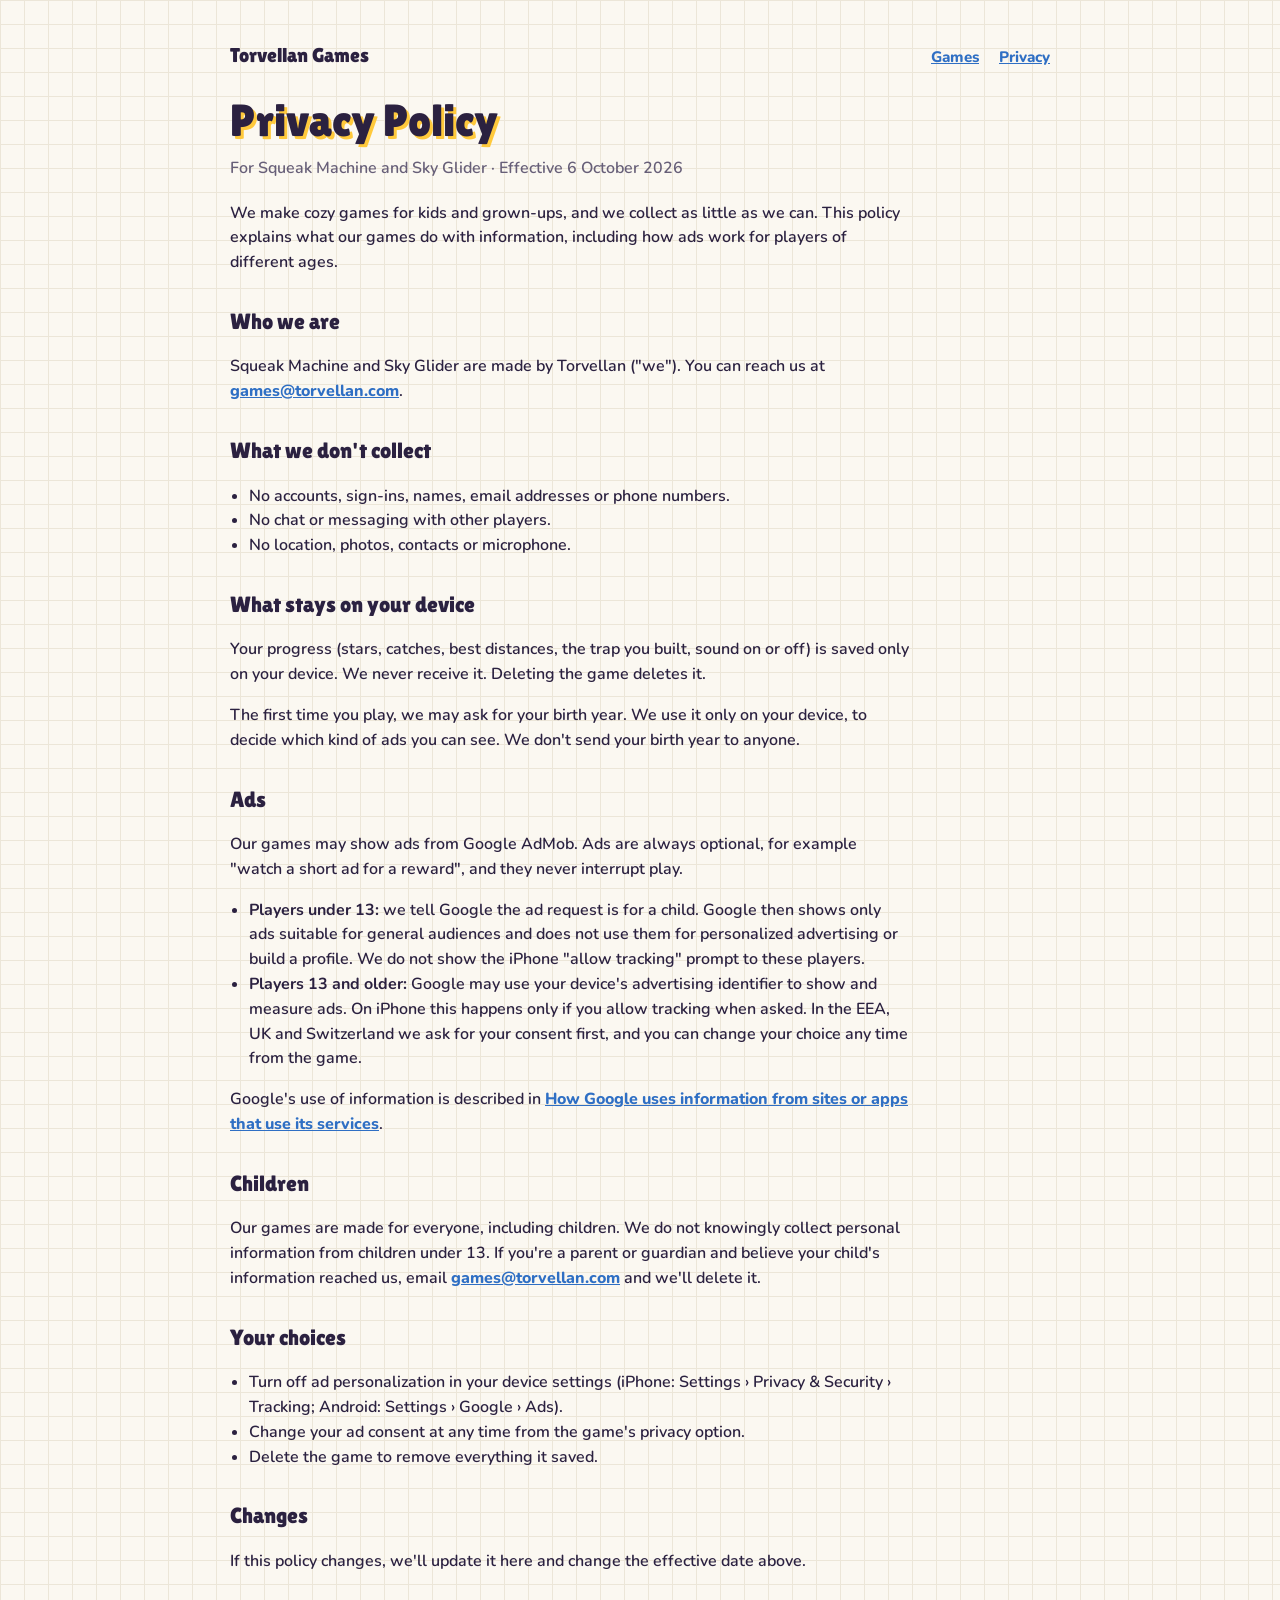
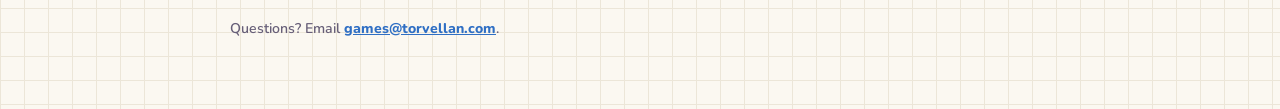
==== privacy.html @ e633386a "games.torvellan.com: home page, privacy policy, app-ads.txt A small public site for Squeak Machine a" ====
<!doctype html>
<html lang="en">
<head>
<meta charset="utf-8">
<meta name="viewport" content="width=device-width, initial-scale=1">
<title>Privacy Policy · Torvellan Games</title>
<meta name="description" content="Privacy policy for Squeak Machine and Sky Glider.">
<link rel="icon" href="img/squeak-machine.png">
<link rel="preconnect" href="https://fonts.googleapis.com">
<link rel="preconnect" href="https://fonts.gstatic.com" crossorigin>
<link href="https://fonts.googleapis.com/css2?family=Lilita+One&family=Nunito:wght@600;800;900&display=swap" rel="stylesheet">
<link rel="stylesheet" href="style.css">
</head>
<body>
<div class="wrap">
  <header class="site">
    <a class="brand" href="./">Torvellan Games</a>
    <nav class="site" aria-label="Site">
      <a href="./">Games</a>
      <a href="privacy.html">Privacy</a>
    </nav>
  </header>

  <main class="doc">
    <h1>Privacy Policy</h1>
    <p class="meta">For Squeak Machine and Sky Glider · Effective 6 October 2026</p>

    <p>We make cozy games for kids and grown-ups, and we collect as little as we can. This policy explains what our games do with information, including how ads work for players of different ages.</p>

    <h2>Who we are</h2>
    <p>Squeak Machine and Sky Glider are made by Torvellan ("we"). You can reach us at <a href="mailto:games@torvellan.com">games@torvellan.com</a>.</p>

    <h2>What we don't collect</h2>
    <ul>
      <li>No accounts, sign-ins, names, email addresses or phone numbers.</li>
      <li>No chat or messaging with other players.</li>
      <li>No location, photos, contacts or microphone.</li>
    </ul>

    <h2>What stays on your device</h2>
    <p>Your progress (stars, catches, best distances, the trap you built, sound on or off) is saved only on your device. We never receive it. Deleting the game deletes it.</p>
    <p>The first time you play, we may ask for your birth year. We use it only on your device, to decide which kind of ads you can see. We don't send your birth year to anyone.</p>

    <h2>Ads</h2>
    <p>Our games may show ads from Google AdMob. Ads are always optional, for example "watch a short ad for a reward", and they never interrupt play.</p>
    <ul>
      <li><strong>Players under 13:</strong> we tell Google the ad request is for a child. Google then shows only ads suitable for general audiences and does not use them for personalized advertising or build a profile. We do not show the iPhone "allow tracking" prompt to these players.</li>
      <li><strong>Players 13 and older:</strong> Google may use your device's advertising identifier to show and measure ads. On iPhone this happens only if you allow tracking when asked. In the EEA, UK and Switzerland we ask for your consent first, and you can change your choice any time from the game.</li>
    </ul>
    <p>Google's use of information is described in <a href="https://policies.google.com/technologies/partner-sites" rel="noopener">How Google uses information from sites or apps that use its services</a>.</p>

    <h2>Children</h2>
    <p>Our games are made for everyone, including children. We do not knowingly collect personal information from children under 13. If you're a parent or guardian and believe your child's information reached us, email <a href="mailto:games@torvellan.com">games@torvellan.com</a> and we'll delete it.</p>

    <h2>Your choices</h2>
    <ul>
      <li>Turn off ad personalization in your device settings (iPhone: Settings › Privacy &amp; Security › Tracking; Android: Settings › Google › Ads).</li>
      <li>Change your ad consent at any time from the game's privacy option.</li>
      <li>Delete the game to remove everything it saved.</li>
    </ul>

    <h2>Changes</h2>
    <p>If this policy changes, we'll update it here and change the effective date above.</p>
  </main>

  <footer class="site">
    <p>Questions? Email <a href="mailto:games@torvellan.com">games@torvellan.com</a>.</p>
  </footer>
</div>
</body>
</html>
---- style.css ----
/* games.torvellan.com — a small toy-shelf of a site for two cozy games.
   Paper background with a faint grid (Sky Glider's notebook), ink outlines and offset shadows (Squeak Machine's toy box). */
:root{
  --paper:#fbf8f1; --grid:#ece6d8; --card:#fffdf8;
  --ink:#2b2140; --muted:#675f78; --yellow:#ffc93c; --blue:#2f6fc4; --sky:#8fd0ff;
  --display:"Lilita One","Arial Rounded MT Bold","Trebuchet MS",sans-serif;
  --body:"Nunito",ui-rounded,"Segoe UI",system-ui,sans-serif;
  color-scheme:light;
}
*{box-sizing:border-box}
body{margin:0; font-family:var(--body); font-weight:600; color:var(--ink); line-height:1.55;
  background-color:var(--paper);
  background-image:linear-gradient(var(--grid) 1px, transparent 1px), linear-gradient(90deg, var(--grid) 1px, transparent 1px);
  background-size:24px 24px}
a{color:var(--blue); font-weight:800}
a:focus-visible{outline:3px solid var(--yellow); outline-offset:2px}
.wrap{max-width:860px; margin:0 auto; padding-inline:20px; padding-block:40px 56px}
header.site{display:flex; flex-wrap:wrap; align-items:baseline; justify-content:space-between; gap:8px 20px; margin-bottom:28px}
.brand{font-family:var(--display); font-weight:400; font-size:1.25rem; text-decoration:none; color:var(--ink)}
nav.site a{margin-left:16px; font-size:.95rem}
nav.site a:first-child{margin-left:0}
h1{font-family:var(--display); font-weight:400; font-size:clamp(2.2rem, 7vw, 3.4rem); line-height:1; margin:0 0 12px;
  text-shadow:3px 3px 0 var(--yellow)}
.lead{font-size:1.15rem; max-width:44ch; margin:0 0 32px; color:var(--muted)}
.games{display:grid; grid-template-columns:repeat(auto-fit, minmax(260px, 1fr)); gap:22px}
.game{background:var(--card); border:3px solid var(--ink); border-radius:20px; box-shadow:5px 5px 0 var(--ink);
  padding:20px; display:grid; grid-template-columns:96px 1fr; gap:16px; align-items:start}
.game img{width:96px; height:96px; border-radius:22px; border:3px solid var(--ink)}
.game h2{font-family:var(--display); font-weight:400; font-size:1.5rem; line-height:1.1; margin:2px 0 6px}
.game p{margin:0 0 10px; font-size:.95rem}
.soon{display:inline-block; font-size:.8rem; font-weight:900; letter-spacing:.04em; text-transform:uppercase;
  background:var(--sky); border:2px solid var(--ink); border-radius:999px; padding:2px 10px}
.promise{margin-top:36px; background:var(--card); border:3px dashed var(--ink); border-radius:16px; padding:16px 20px; max-width:620px}
.promise h2{font-family:var(--display); font-weight:400; font-size:1.2rem; margin:0 0 4px}
.promise p{margin:0}
footer.site{margin-top:44px; font-size:.88rem; color:var(--muted)}

/* privacy policy */
.doc{max-width:68ch}
.doc h1{font-size:clamp(2rem, 6vw, 2.8rem)}
.doc h2{font-family:var(--display); font-weight:400; font-size:1.35rem; margin:30px 0 6px}
.doc p, .doc li{font-size:1rem}
.doc ul{padding-left:1.2em}
.meta{color:var(--muted); font-size:.95rem; margin:0 0 20px}
.draft{background:#fff3c9; border:2px solid var(--ink); border-radius:12px; padding:10px 14px; font-size:.92rem}
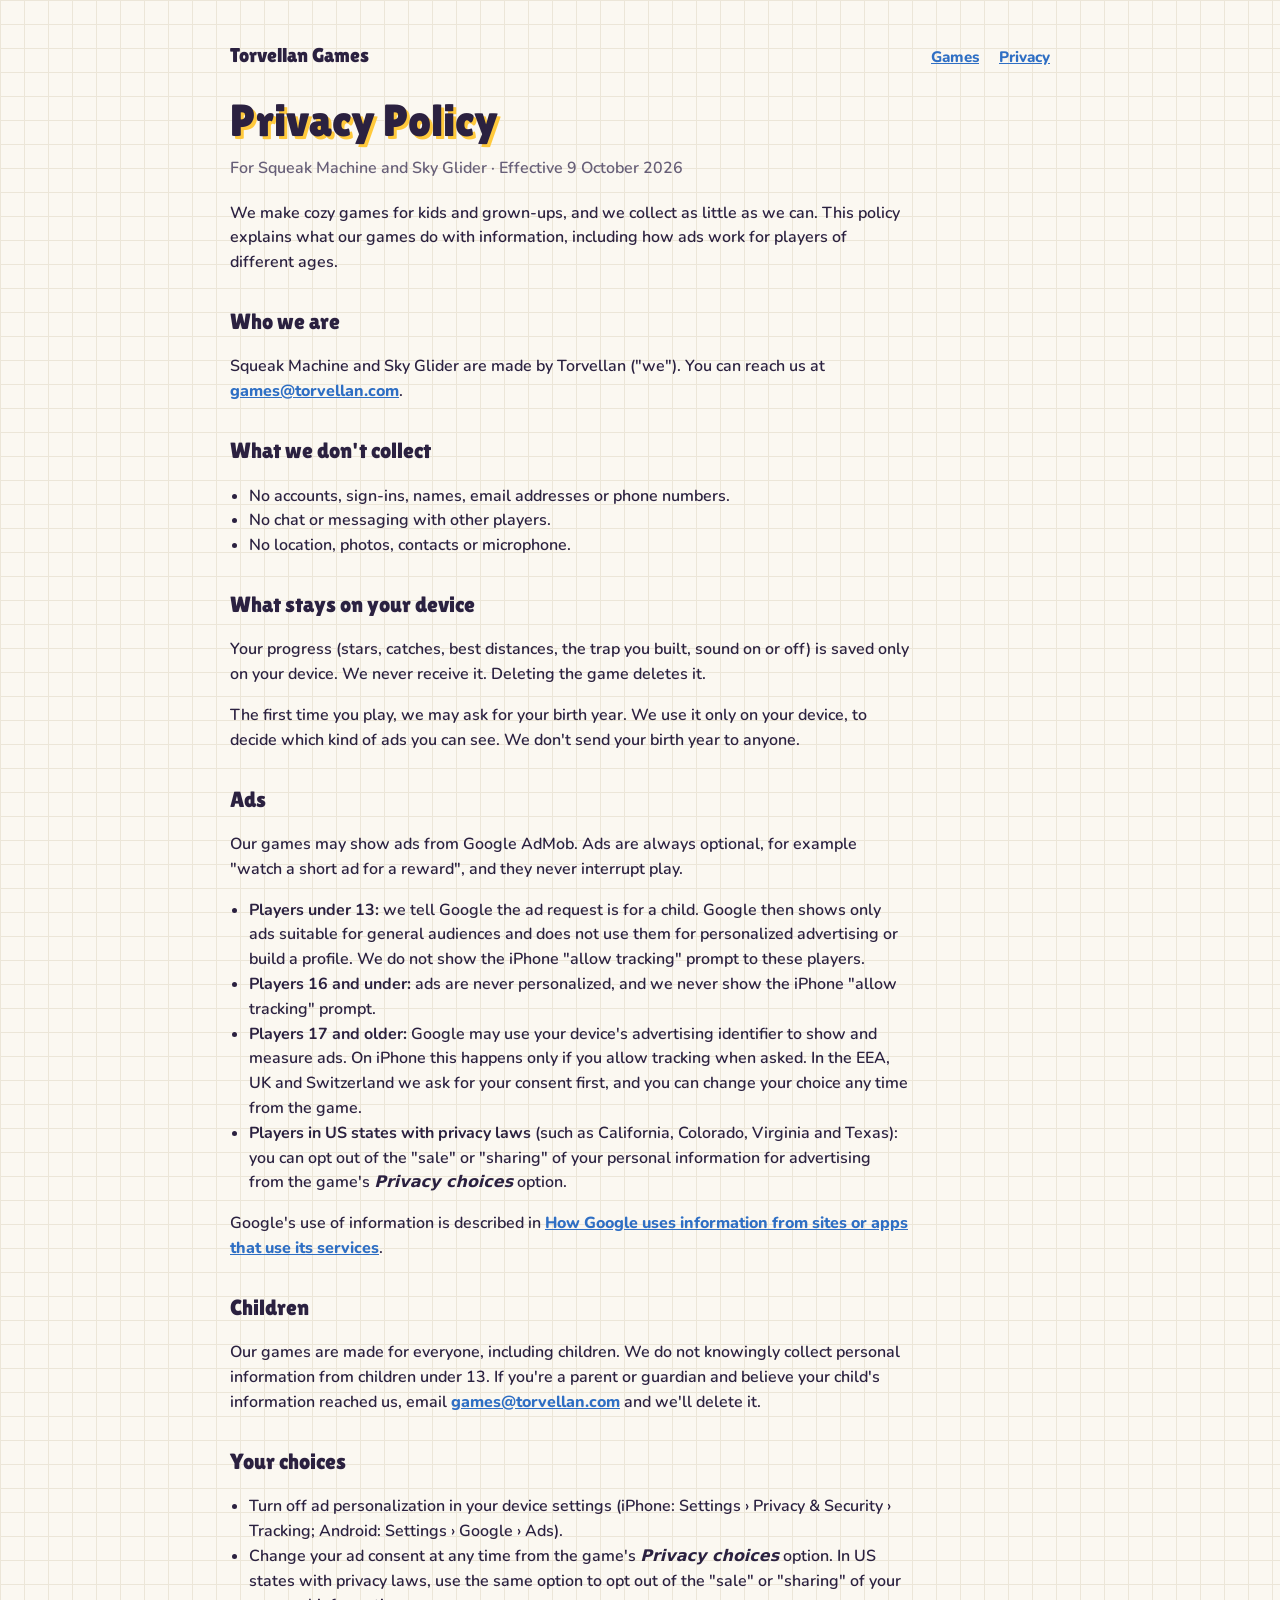
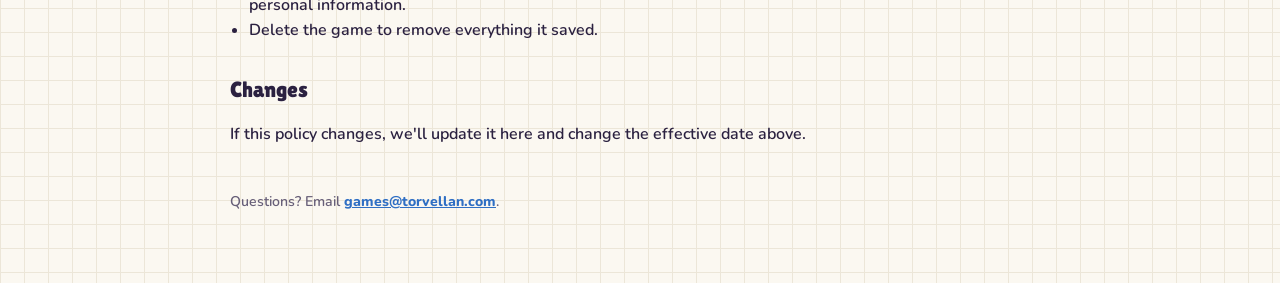
==== commit 7dea2038: "Privacy policy: non-personalized ads for 16 and under, US opt-out - Players 16 and under never get p" ====
--- a/privacy.html
+++ b/privacy.html
@@ -23,7 +23,7 @@
 
   <main class="doc">
     <h1>Privacy Policy</h1>
-    <p class="meta">For Squeak Machine and Sky Glider · Effective 6 October 2026</p>
+    <p class="meta">For Squeak Machine and Sky Glider · Effective 9 October 2026</p>
 
     <p>We make cozy games for kids and grown-ups, and we collect as little as we can. This policy explains what our games do with information, including how ads work for players of different ages.</p>
 
@@ -45,7 +45,9 @@
     <p>Our games may show ads from Google AdMob. Ads are always optional, for example "watch a short ad for a reward", and they never interrupt play.</p>
     <ul>
       <li><strong>Players under 13:</strong> we tell Google the ad request is for a child. Google then shows only ads suitable for general audiences and does not use them for personalized advertising or build a profile. We do not show the iPhone "allow tracking" prompt to these players.</li>
-      <li><strong>Players 13 and older:</strong> Google may use your device's advertising identifier to show and measure ads. On iPhone this happens only if you allow tracking when asked. In the EEA, UK and Switzerland we ask for your consent first, and you can change your choice any time from the game.</li>
+      <li><strong>Players 16 and under:</strong> ads are never personalized, and we never show the iPhone "allow tracking" prompt.</li>
+      <li><strong>Players 17 and older:</strong> Google may use your device's advertising identifier to show and measure ads. On iPhone this happens only if you allow tracking when asked. In the EEA, UK and Switzerland we ask for your consent first, and you can change your choice any time from the game.</li>
+      <li><strong>Players in US states with privacy laws</strong> (such as California, Colorado, Virginia and Texas): you can opt out of the "sale" or "sharing" of your personal information for advertising from the game's <em>Privacy choices</em> option.</li>
     </ul>
     <p>Google's use of information is described in <a href="https://policies.google.com/technologies/partner-sites" rel="noopener">How Google uses information from sites or apps that use its services</a>.</p>
 
@@ -55,7 +57,7 @@
     <h2>Your choices</h2>
     <ul>
       <li>Turn off ad personalization in your device settings (iPhone: Settings › Privacy &amp; Security › Tracking; Android: Settings › Google › Ads).</li>
-      <li>Change your ad consent at any time from the game's privacy option.</li>
+      <li>Change your ad consent at any time from the game's <em>Privacy choices</em> option. In US states with privacy laws, use the same option to opt out of the "sale" or "sharing" of your personal information.</li>
       <li>Delete the game to remove everything it saved.</li>
     </ul>
 
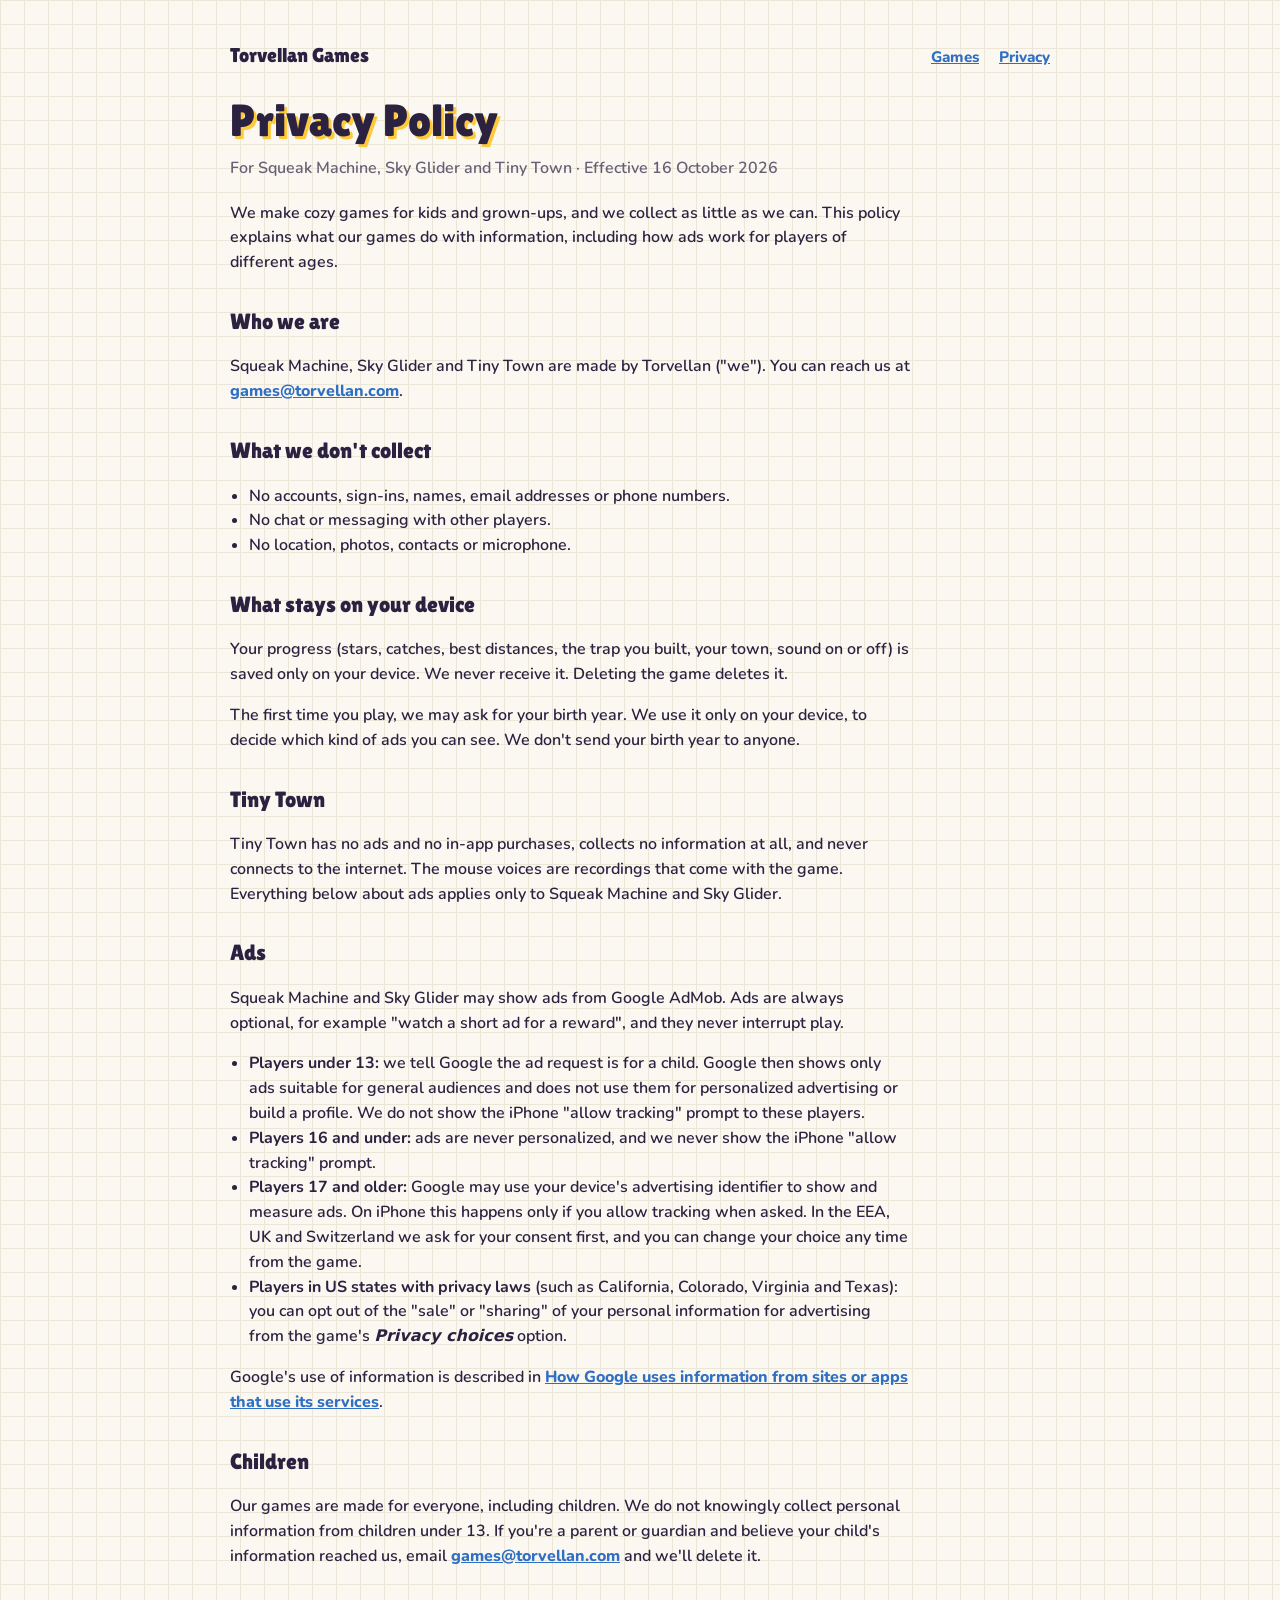
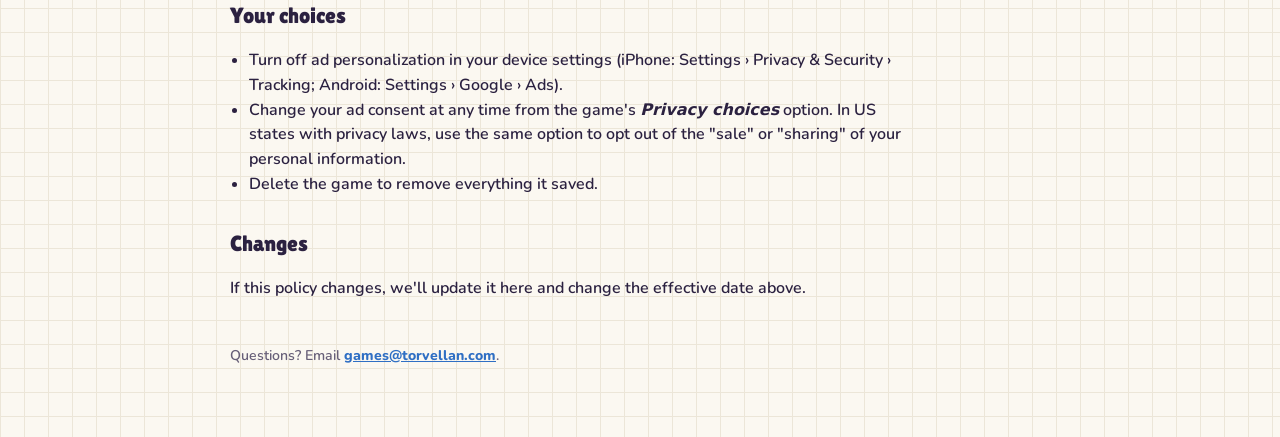
==== commit 59e1e38b: "Add Tiny Town to the home page and privacy policy Tiny Town has no ads, collects nothing and never g" ====
--- a/privacy.html
+++ b/privacy.html
@@ -4,7 +4,7 @@
 <meta charset="utf-8">
 <meta name="viewport" content="width=device-width, initial-scale=1">
 <title>Privacy Policy · Torvellan Games</title>
-<meta name="description" content="Privacy policy for Squeak Machine and Sky Glider.">
+<meta name="description" content="Privacy policy for Squeak Machine, Sky Glider and Tiny Town.">
 <link rel="icon" href="img/squeak-machine.png">
 <link rel="preconnect" href="https://fonts.googleapis.com">
 <link rel="preconnect" href="https://fonts.gstatic.com" crossorigin>
@@ -23,12 +23,12 @@
 
   <main class="doc">
     <h1>Privacy Policy</h1>
-    <p class="meta">For Squeak Machine and Sky Glider · Effective 9 October 2026</p>
+    <p class="meta">For Squeak Machine, Sky Glider and Tiny Town · Effective 16 October 2026</p>
 
     <p>We make cozy games for kids and grown-ups, and we collect as little as we can. This policy explains what our games do with information, including how ads work for players of different ages.</p>
 
     <h2>Who we are</h2>
-    <p>Squeak Machine and Sky Glider are made by Torvellan ("we"). You can reach us at <a href="mailto:games@torvellan.com">games@torvellan.com</a>.</p>
+    <p>Squeak Machine, Sky Glider and Tiny Town are made by Torvellan ("we"). You can reach us at <a href="mailto:games@torvellan.com">games@torvellan.com</a>.</p>
 
     <h2>What we don't collect</h2>
     <ul>
@@ -38,11 +38,14 @@
     </ul>
 
     <h2>What stays on your device</h2>
-    <p>Your progress (stars, catches, best distances, the trap you built, sound on or off) is saved only on your device. We never receive it. Deleting the game deletes it.</p>
+    <p>Your progress (stars, catches, best distances, the trap you built, your town, sound on or off) is saved only on your device. We never receive it. Deleting the game deletes it.</p>
     <p>The first time you play, we may ask for your birth year. We use it only on your device, to decide which kind of ads you can see. We don't send your birth year to anyone.</p>
 
+    <h2>Tiny Town</h2>
+    <p>Tiny Town has no ads and no in-app purchases, collects no information at all, and never connects to the internet. The mouse voices are recordings that come with the game. Everything below about ads applies only to Squeak Machine and Sky Glider.</p>
+
     <h2>Ads</h2>
-    <p>Our games may show ads from Google AdMob. Ads are always optional, for example "watch a short ad for a reward", and they never interrupt play.</p>
+    <p>Squeak Machine and Sky Glider may show ads from Google AdMob. Ads are always optional, for example "watch a short ad for a reward", and they never interrupt play.</p>
     <ul>
       <li><strong>Players under 13:</strong> we tell Google the ad request is for a child. Google then shows only ads suitable for general audiences and does not use them for personalized advertising or build a profile. We do not show the iPhone "allow tracking" prompt to these players.</li>
       <li><strong>Players 16 and under:</strong> ads are never personalized, and we never show the iPhone "allow tracking" prompt.</li>
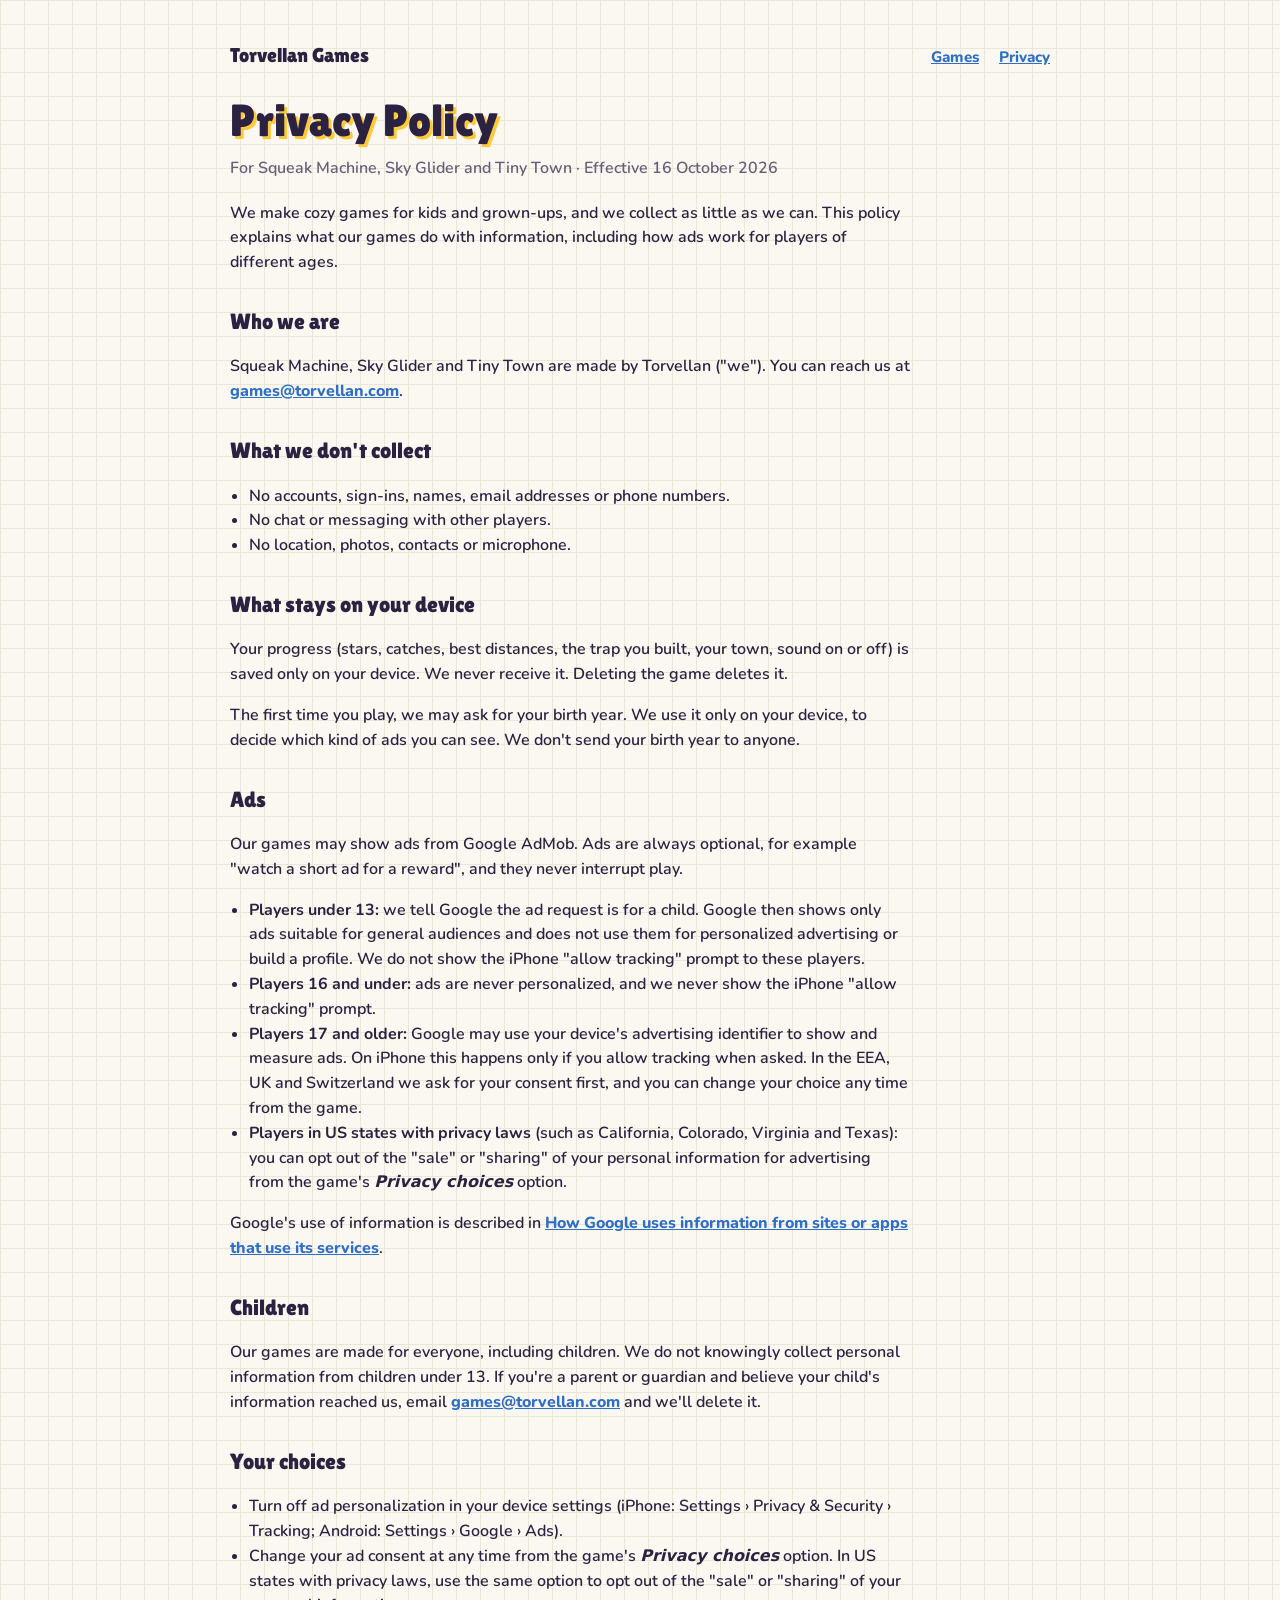
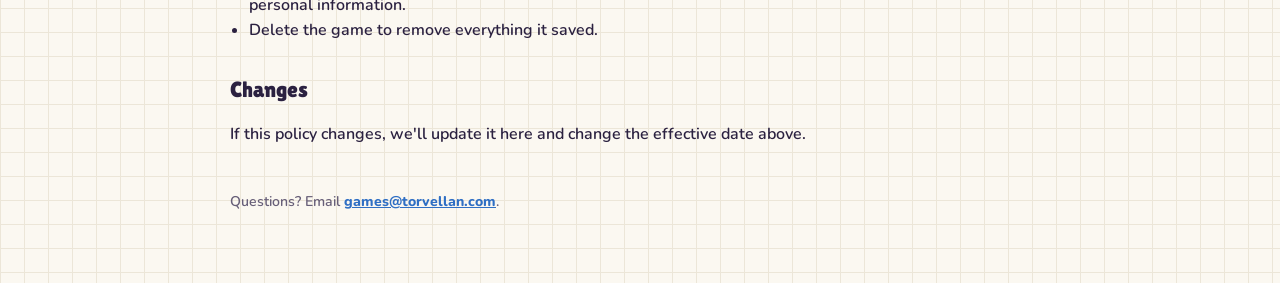
==== commit 3399de02: "Tiny Town now has the same optional reward ads as the other games The privacy policy's ads section c" ====
--- a/privacy.html
+++ b/privacy.html
@@ -41,11 +41,8 @@
     <p>Your progress (stars, catches, best distances, the trap you built, your town, sound on or off) is saved only on your device. We never receive it. Deleting the game deletes it.</p>
     <p>The first time you play, we may ask for your birth year. We use it only on your device, to decide which kind of ads you can see. We don't send your birth year to anyone.</p>
 
-    <h2>Tiny Town</h2>
-    <p>Tiny Town has no ads and no in-app purchases, collects no information at all, and never connects to the internet. The mouse voices are recordings that come with the game. Everything below about ads applies only to Squeak Machine and Sky Glider.</p>
-
     <h2>Ads</h2>
-    <p>Squeak Machine and Sky Glider may show ads from Google AdMob. Ads are always optional, for example "watch a short ad for a reward", and they never interrupt play.</p>
+    <p>Our games may show ads from Google AdMob. Ads are always optional, for example "watch a short ad for a reward", and they never interrupt play.</p>
     <ul>
       <li><strong>Players under 13:</strong> we tell Google the ad request is for a child. Google then shows only ads suitable for general audiences and does not use them for personalized advertising or build a profile. We do not show the iPhone "allow tracking" prompt to these players.</li>
       <li><strong>Players 16 and under:</strong> ads are never personalized, and we never show the iPhone "allow tracking" prompt.</li>
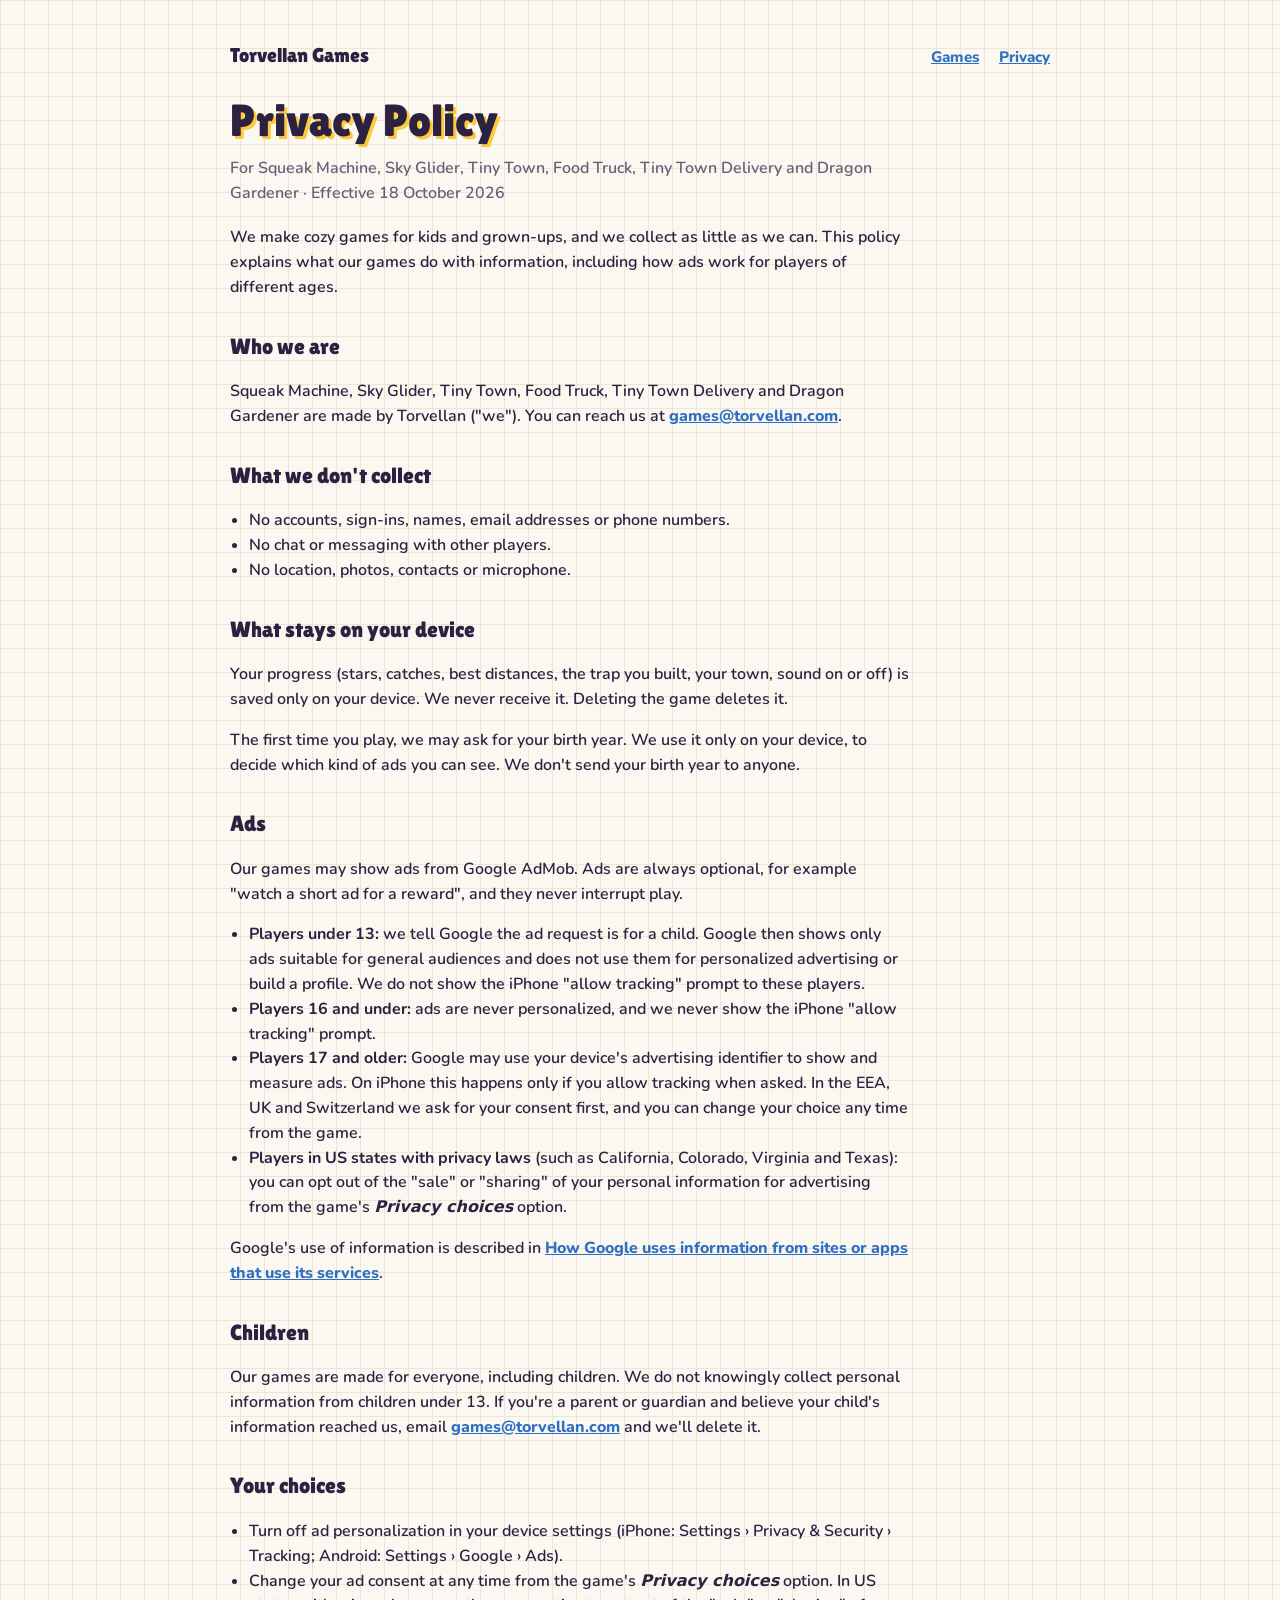
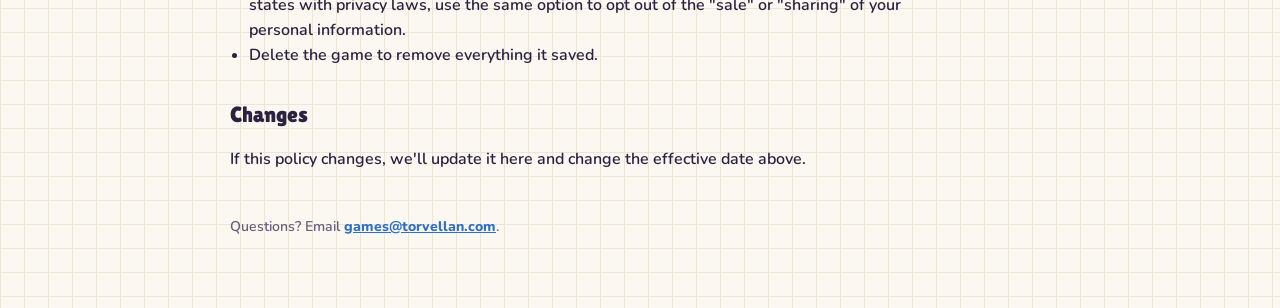
==== commit 5790f12e: "Privacy policy covers Food Truck, Tiny Town Delivery and Dragon Gardener Co-Authored-By: Claude Opus" ====
--- a/privacy.html
+++ b/privacy.html
@@ -4,7 +4,7 @@
 <meta charset="utf-8">
 <meta name="viewport" content="width=device-width, initial-scale=1">
 <title>Privacy Policy · Torvellan Games</title>
-<meta name="description" content="Privacy policy for Squeak Machine, Sky Glider and Tiny Town.">
+<meta name="description" content="Privacy policy for Squeak Machine, Sky Glider, Tiny Town, Food Truck, Tiny Town Delivery and Dragon Gardener.">
 <link rel="icon" href="img/squeak-machine.png">
 <link rel="preconnect" href="https://fonts.googleapis.com">
 <link rel="preconnect" href="https://fonts.gstatic.com" crossorigin>
@@ -23,12 +23,12 @@
 
   <main class="doc">
     <h1>Privacy Policy</h1>
-    <p class="meta">For Squeak Machine, Sky Glider and Tiny Town · Effective 16 October 2026</p>
+    <p class="meta">For Squeak Machine, Sky Glider, Tiny Town, Food Truck, Tiny Town Delivery and Dragon Gardener · Effective 18 October 2026</p>
 
     <p>We make cozy games for kids and grown-ups, and we collect as little as we can. This policy explains what our games do with information, including how ads work for players of different ages.</p>
 
     <h2>Who we are</h2>
-    <p>Squeak Machine, Sky Glider and Tiny Town are made by Torvellan ("we"). You can reach us at <a href="mailto:games@torvellan.com">games@torvellan.com</a>.</p>
+    <p>Squeak Machine, Sky Glider, Tiny Town, Food Truck, Tiny Town Delivery and Dragon Gardener are made by Torvellan ("we"). You can reach us at <a href="mailto:games@torvellan.com">games@torvellan.com</a>.</p>
 
     <h2>What we don't collect</h2>
     <ul>
